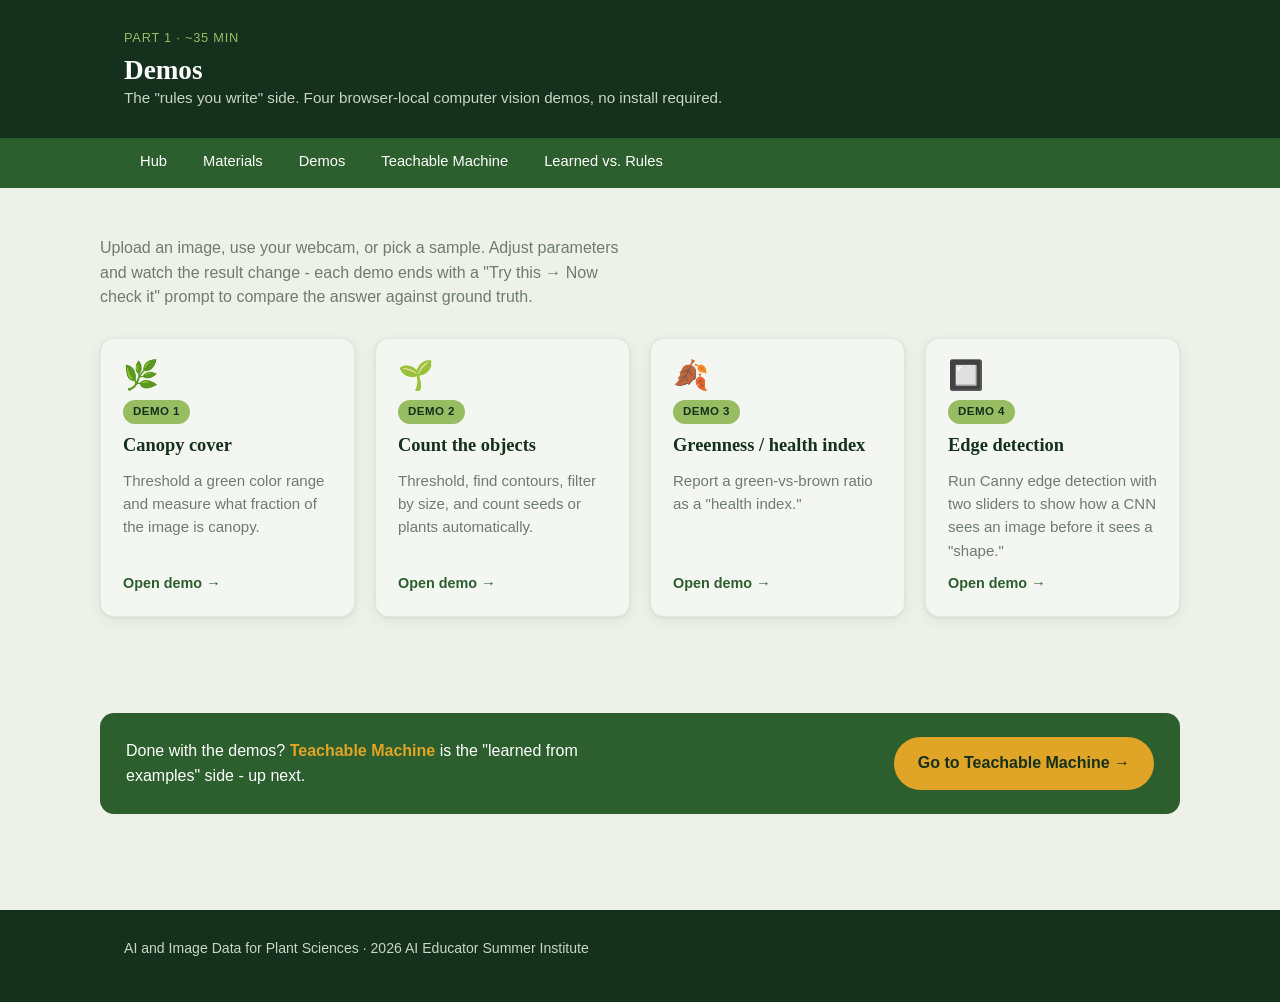
==== demos/index.html @ 832bbd07 "init" ====
<!doctype html>
<html lang="en">
<head>
  <meta charset="utf-8" />
  <meta name="viewport" content="width=device-width, initial-scale=1" />
  <title>Demos</title>
  <meta name="description" content="Four browser-local computer vision demos - the 'rules you write' side of the workshop." />
  <link rel="stylesheet" href="../assets/css/styles.css" />
</head>
<body>

  <header class="site-header">
    <div class="container">
      <div>
        <span class="eyebrow">Part 1 · ~35 min</span>
        <h1>Demos</h1>
        <p class="tagline">The "rules you write" side. Four browser-local computer vision demos, no install required.</p>
      </div>
    </div>
  </header>

  <nav class="site-nav">
    <div class="container">
      <a href="../index.html">Hub</a>
      <a href="../materials.html">Materials</a>
      <a href="index.html">Demos</a>
      <a href="../teachable-machine.html">Teachable Machine</a>
      <a href="../contrast.html">Learned vs. Rules</a>
    </div>
  </nav>

  <main>
    <section class="section container">
      <p class="section-lede">Upload an image, use your webcam, or pick a sample. Adjust parameters and watch the result change - each demo ends with a "Try this → Now check it" prompt to compare the answer against ground truth.</p>

      <div class="card-grid">
        <a class="card" href="canopy-cover.html">
          <span class="card-icon">🌿</span>
          <span class="card-tag">Demo 1</span>
          <h3>Canopy cover</h3>
          <p>Threshold a green color range and measure what fraction of the image is canopy.</p>
          <span class="card-cta">Open demo →</span>
        </a>

        <a class="card" href="count-objects.html">
          <span class="card-icon">🌱</span>
          <span class="card-tag">Demo 2</span>
          <h3>Count the objects</h3>
          <p>Threshold, find contours, filter by size, and count seeds or plants automatically.</p>
          <span class="card-cta">Open demo →</span>
        </a>

        <a class="card" href="color-health.html">
          <span class="card-icon">🍂</span>
          <span class="card-tag">Demo 3</span>
          <h3>Greenness / health index</h3>
          <p>Report a green-vs-brown ratio as a "health index."</p>
          <span class="card-cta">Open demo →</span>
        </a>

        <a class="card" href="edge-detection.html">
          <span class="card-icon">🔲</span>
          <span class="card-tag">Demo 4</span>
          <h3>Edge detection</h3>
          <p>Run Canny edge detection with two sliders to show how a CNN sees an image before it sees a "shape."</p>
          <span class="card-cta">Open demo →</span>
        </a>
      </div>
    </section>

    <section class="section container">
      <div class="callout">
        <p>Done with the demos? <strong>Teachable Machine</strong> is the "learned from examples" side - up next.</p>
        <a class="btn btn-primary" href="../teachable-machine.html">Go to Teachable Machine →</a>
      </div>
    </section>
  </main>

  <footer class="site-footer">
    <div class="container">
      <p>AI and Image Data for Plant Sciences · 2026 AI Educator Summer Institute</p>
    </div>
  </footer>

</body>
</html>
---- assets/css/styles.css ----
/* ===========================================================
   AI & Image Data for Plant Sciences — shared stylesheet
   Design tokens from BUILD-PLAN.md (Session 1 slide palette)
   =========================================================== */

:root {
  --forest: #2c5f2d;
  --dark: #15301c;
  --moss: #97bc62;
  --gold: #e0a526;
  --light: #edf1e8;
  --panel: #f4f7f1;
  --body: #273028;
  --muted: #6e7c6f;

  --ok: #2c5f2d;
  --warn: #b3401f;

  --font-heading: Georgia, Cambria, "Times New Roman", serif;
  --font-body: -apple-system, "Segoe UI", Roboto, sans-serif;

  --radius: 14px;
  --radius-sm: 8px;
  --shadow: 0 1px 3px rgba(21, 48, 28, 0.08), 0 4px 16px rgba(21, 48, 28, 0.06);
  --shadow-hover: 0 2px 6px rgba(21, 48, 28, 0.1), 0 8px 24px rgba(21, 48, 28, 0.1);

  --container-width: 1080px;
}

/* ---------- Reset ---------- */
*,
*::before,
*::after {
  box-sizing: border-box;
}

html,
body {
  margin: 0;
  padding: 0;
}

/* The browser's default `[hidden] { display: none }` UA rule loses to any
   later same-specificity author rule that sets `display` (e.g. `.btn`,
   `.image-input-video`) — toggling the hidden attribute on those elements
   would otherwise silently do nothing. Force it to always win. */
[hidden] {
  display: none !important;
}

body {
  background: var(--light);
  color: var(--body);
  font-family: var(--font-body);
  line-height: 1.55;
  -webkit-font-smoothing: antialiased;
}

img {
  max-width: 100%;
  display: block;
}

a {
  color: var(--forest);
}

h1,
h2,
h3,
h4 {
  font-family: var(--font-heading);
  color: var(--dark);
  line-height: 1.2;
  margin: 0 0 0.5em;
}

p {
  margin: 0 0 1em;
}

ul,
ol {
  margin: 0 0 1em;
  padding-left: 1.25em;
}

/* ---------- Layout ---------- */
.container {
  width: 100%;
  max-width: var(--container-width);
  margin: 0 auto;
  padding: 0 24px;
}

.section {
  padding: 48px 0;
}

.section-title {
  font-size: 1.6rem;
  margin-bottom: 0.25em;
}

.section-lede {
  color: var(--muted);
  margin-bottom: 1.75em;
  max-width: 60ch;
}

/* ---------- Header / nav ---------- */
.site-header {
  background: var(--dark);
  color: var(--light);
  padding: 28px 0;
}

.site-header .container {
  display: flex;
  flex-wrap: wrap;
  align-items: baseline;
  justify-content: space-between;
  gap: 12px;
}

.site-header h1 {
  color: #fff;
  font-size: 1.7rem;
  margin: 0;
}

.site-header .eyebrow {
  display: block;
  font-family: var(--font-body);
  font-size: 0.8rem;
  letter-spacing: 0.06em;
  text-transform: uppercase;
  color: var(--moss);
  margin-bottom: 6px;
}

.site-header .tagline {
  color: #c9d6c3;
  font-size: 0.95rem;
  margin: 0;
}

.site-nav {
  background: var(--forest);
}

.site-nav .container {
  display: flex;
  flex-wrap: wrap;
  gap: 4px;
  padding-top: 0;
  padding-bottom: 0;
}

.site-nav a {
  display: inline-block;
  color: #fff;
  text-decoration: none;
  font-size: 0.92rem;
  padding: 12px 16px;
  border-bottom: 3px solid transparent;
  transition: border-color 0.15s ease, background 0.15s ease;
}

.site-nav a:hover,
.site-nav a:focus-visible {
  border-bottom-color: var(--gold);
  background: rgba(255, 255, 255, 0.06);
}

/* ---------- Buttons ---------- */
.btn {
  display: inline-flex;
  align-items: center;
  gap: 8px;
  font-family: var(--font-body);
  font-size: 1rem;
  font-weight: 600;
  padding: 12px 22px;
  border-radius: 999px;
  border: 2px solid transparent;
  cursor: pointer;
  text-decoration: none;
  transition: transform 0.1s ease, box-shadow 0.15s ease, background 0.15s ease;
  min-height: 44px;
}

.btn:active {
  transform: translateY(1px);
}

.btn-primary {
  background: var(--gold);
  color: var(--dark);
}

.btn-primary:hover,
.btn-primary:focus-visible {
  background: #c98f1c;
}

.btn-secondary {
  background: transparent;
  border-color: var(--forest);
  color: var(--forest);
}

.btn-secondary:hover,
.btn-secondary:focus-visible {
  background: var(--forest);
  color: #fff;
}

.btn-block {
  width: 100%;
  justify-content: center;
}

/* ---------- Cards ---------- */
.card-grid {
  display: grid;
  grid-template-columns: repeat(auto-fit, minmax(230px, 1fr));
  gap: 20px;
}

.card {
  background: var(--panel);
  border: 1px solid rgba(21, 48, 28, 0.08);
  border-radius: var(--radius);
  padding: 22px;
  box-shadow: var(--shadow);
  display: flex;
  flex-direction: column;
  gap: 10px;
  transition: box-shadow 0.15s ease, transform 0.15s ease;
}

a.card {
  text-decoration: none;
  color: inherit;
}

a.card:hover,
a.card:focus-visible {
  box-shadow: var(--shadow-hover);
  transform: translateY(-2px);
}

.card .card-icon {
  font-size: 1.8rem;
  line-height: 1;
}

.card h3 {
  font-size: 1.15rem;
  margin-bottom: 0.15em;
}

.card p {
  color: var(--muted);
  font-size: 0.94rem;
  margin: 0;
}

.card .card-cta {
  margin-top: auto;
  color: var(--forest);
  font-weight: 600;
  font-size: 0.9rem;
}

.card-tag {
  display: inline-block;
  align-self: flex-start;
  background: var(--moss);
  color: var(--dark);
  font-size: 0.72rem;
  font-weight: 700;
  letter-spacing: 0.04em;
  text-transform: uppercase;
  padding: 3px 10px;
  border-radius: 999px;
}

/* ---------- Agenda (collapsible) ---------- */
.agenda-block {
  background: var(--panel);
  border: 1px solid rgba(21, 48, 28, 0.08);
  border-radius: var(--radius);
  box-shadow: var(--shadow);
  overflow: hidden;
  margin-bottom: 16px;
}

.agenda-block summary {
  cursor: pointer;
  list-style: none;
  padding: 18px 22px;
  font-family: var(--font-heading);
  font-size: 1.2rem;
  color: var(--dark);
  display: flex;
  align-items: center;
  justify-content: space-between;
  gap: 12px;
}

.agenda-block summary::-webkit-details-marker {
  display: none;
}

.agenda-block summary .agenda-meta {
  font-family: var(--font-body);
  font-size: 0.85rem;
  color: var(--muted);
  font-weight: 400;
}

.agenda-block summary::after {
  content: "+";
  font-size: 1.4rem;
  color: var(--gold);
  flex-shrink: 0;
}

.agenda-block[open] summary::after {
  content: "\2212";
}

.agenda-body {
  padding: 0 22px 20px;
  border-top: 1px solid rgba(21, 48, 28, 0.08);
}

.agenda-list {
  list-style: none;
  padding: 0;
  margin: 16px 0 0;
}

.agenda-list li {
  display: flex;
  gap: 14px;
  padding: 10px 0;
  border-bottom: 1px dashed rgba(21, 48, 28, 0.12);
}

.agenda-list li:last-child {
  border-bottom: none;
}

.agenda-time {
  flex-shrink: 0;
  width: 6.5em;
  color: var(--forest);
  font-weight: 700;
  font-size: 0.88rem;
}

.agenda-item-title {
  font-weight: 600;
  margin: 0 0 2px;
}

.agenda-item-desc {
  color: var(--muted);
  font-size: 0.9rem;
  margin: 0;
}

/* ---------- Downloads list ---------- */
.download-list {
  list-style: none;
  padding: 0;
  margin: 0;
  display: grid;
  gap: 12px;
}

.download-item {
  display: flex;
  align-items: center;
  gap: 16px;
  background: var(--panel);
  border: 1px solid rgba(21, 48, 28, 0.08);
  border-radius: var(--radius-sm);
  padding: 16px 18px;
}

.download-item .file-icon {
  font-size: 1.5rem;
  flex-shrink: 0;
}

.download-item .file-info {
  flex: 1;
}

.download-item .file-name {
  font-weight: 600;
  margin: 0;
}

.download-item .file-desc {
  color: var(--muted);
  font-size: 0.88rem;
  margin: 0;
}

/* ---------- Numbered step list (e.g. teachable-machine.html) ---------- */
.step-list {
  list-style: none;
  margin: 0;
  padding: 0;
  display: grid;
  gap: 12px;
}

.step-item {
  display: flex;
  gap: 16px;
  align-items: flex-start;
  background: var(--panel);
  border: 1px solid rgba(21, 48, 28, 0.08);
  border-radius: var(--radius-sm);
  padding: 16px 18px;
}

.step-number {
  flex-shrink: 0;
  width: 34px;
  height: 34px;
  border-radius: 50%;
  background: var(--forest);
  color: #fff;
  display: flex;
  align-items: center;
  justify-content: center;
  font-weight: 700;
  font-family: var(--font-heading);
  font-size: 1rem;
}

.step-body {
  flex: 1;
}

.step-body h3 {
  margin: 0 0 4px;
  font-size: 1rem;
  color: var(--dark);
}

.step-body p {
  margin: 0;
  color: var(--muted);
  font-size: 0.92rem;
}

/* ---------- Callout ---------- */
.callout {
  background: var(--forest);
  color: #fff;
  border-radius: var(--radius);
  padding: 24px 26px;
  display: flex;
  align-items: center;
  gap: 18px;
  flex-wrap: wrap;
  justify-content: space-between;
}

.callout p {
  margin: 0;
  max-width: 55ch;
}

.callout strong {
  color: var(--gold);
}

/* ---------- Status / checks ---------- */
.status-ok { color: var(--ok); }
.status-warn { color: var(--warn); }

.check-list {
  list-style: none;
  padding: 0;
  margin: 0;
  display: grid;
  gap: 12px;
}

.check-item {
  display: flex;
  align-items: flex-start;
  gap: 14px;
  background: var(--panel);
  border: 1px solid rgba(21, 48, 28, 0.08);
  border-radius: var(--radius-sm);
  padding: 16px 18px;
}

.check-icon {
  flex-shrink: 0;
  width: 1.6em;
  font-size: 1.3rem;
  line-height: 1.3;
  text-align: center;
}

.check-item.is-pending .check-icon::before { content: "\25CB"; color: var(--muted); }
.check-item.is-ok .check-icon::before { content: "\2713"; color: var(--ok); }
.check-item.is-warn .check-icon::before { content: "\2715"; color: var(--warn); }

.check-body { flex: 1; }

.check-title {
  font-weight: 600;
  margin: 0 0 2px;
}

.check-detail {
  color: var(--muted);
  font-size: 0.9rem;
  margin: 0;
}

.check-item.is-warn .check-detail { color: var(--warn); }

/* ---------- Image input widget ---------- */
.image-input {
  background: var(--panel);
  border: 1px solid rgba(21, 48, 28, 0.08);
  border-radius: var(--radius);
  box-shadow: var(--shadow);
  padding: 18px;
}

.image-input-tabs {
  display: flex;
  gap: 6px;
  margin-bottom: 16px;
  flex-wrap: wrap;
}

.image-input-tab {
  font-family: var(--font-body);
  font-size: 0.9rem;
  font-weight: 600;
  padding: 9px 16px;
  border-radius: 999px;
  border: 2px solid transparent;
  background: var(--light);
  color: var(--muted);
  cursor: pointer;
  min-height: 40px;
}

.image-input-tab.is-active {
  background: var(--forest);
  color: #fff;
}

.image-input-tab:disabled {
  opacity: 0.45;
  cursor: not-allowed;
}

.image-input-panel[hidden] {
  display: none;
}

.image-input-sample-select {
  width: 100%;
  font-family: var(--font-body);
  font-size: 0.95rem;
  padding: 10px 12px;
  border-radius: var(--radius-sm);
  border: 1px solid rgba(21, 48, 28, 0.2);
  background: #fff;
  color: var(--body);
  min-height: 44px;
}

.image-input-sample-desc {
  margin: 10px 0 0;
  font-size: 0.85rem;
  color: var(--muted);
}

.image-input-file-label {
  display: inline-flex;
  align-items: center;
  justify-content: center;
  min-height: 44px;
  padding: 10px 20px;
  border-radius: 999px;
  border: 2px dashed var(--forest);
  color: var(--forest);
  font-weight: 600;
  font-size: 0.9rem;
  cursor: pointer;
  width: 100%;
  text-align: center;
}

.image-input-file-label:hover {
  background: rgba(44, 95, 45, 0.06);
}

.image-input-video {
  width: 100%;
  max-width: 480px;
  border-radius: var(--radius-sm);
  background: #000;
  display: block;
}

.image-input-webcam-row {
  display: flex;
  gap: 10px;
  flex-wrap: wrap;
  margin-top: 12px;
}

.image-input-msg {
  margin: 10px 0 0;
  font-size: 0.85rem;
  color: var(--muted);
}

.image-input-msg.is-warn {
  color: var(--warn);
}

/* ---------- Subnav (switch between sibling pages: the 4 demos, or the 2
   facilitator chunks) — sits below the primary site nav, which stays
   identical on every page so nothing is ever a dead end. ---------- */
.subnav {
  display: flex;
  flex-wrap: wrap;
  gap: 6px 22px;
  padding: 14px 0 0;
  font-size: 0.88rem;
}

.subnav a {
  color: var(--muted);
  text-decoration: none;
  padding-bottom: 3px;
  border-bottom: 2px solid transparent;
}

.subnav a:hover,
.subnav a:focus-visible {
  color: var(--forest);
}

.subnav a.is-current {
  color: var(--forest);
  font-weight: 700;
  border-bottom-color: var(--gold);
}

/* ---------- Demo pages (shared layout for all four) ---------- */
.demo-header p {
  color: var(--muted);
  max-width: 65ch;
}

.demo-layout {
  display: grid;
  grid-template-columns: minmax(260px, 340px) 1fr;
  gap: 24px;
  align-items: start;
}

@media (max-width: 800px) {
  .demo-layout {
    grid-template-columns: 1fr;
  }
}

.demo-controls {
  display: flex;
  flex-direction: column;
  gap: 18px;
}

.demo-panel {
  background: var(--panel);
  border: 1px solid rgba(21, 48, 28, 0.08);
  border-radius: var(--radius);
  box-shadow: var(--shadow);
  padding: 18px;
}

.demo-panel h3 {
  font-size: 1rem;
  margin-bottom: 12px;
}

.slider-group {
  display: flex;
  flex-direction: column;
  gap: 14px;
}

.slider-row label {
  display: flex;
  justify-content: space-between;
  font-size: 0.88rem;
  font-weight: 600;
  color: var(--body);
  margin-bottom: 6px;
}

.slider-row output {
  color: var(--forest);
  font-variant-numeric: tabular-nums;
}

.slider-row input[type="range"] {
  width: 100%;
  height: 32px;
  accent-color: var(--forest);
}

.demo-canvases {
  display: grid;
  grid-template-columns: 1fr;
  gap: 20px;
}

.demo-canvas-block {
  background: var(--panel);
  border: 1px solid rgba(21, 48, 28, 0.08);
  border-radius: var(--radius);
  box-shadow: var(--shadow);
  padding: 14px;
}

.demo-canvas-block h3 {
  font-size: 0.85rem;
  text-transform: uppercase;
  letter-spacing: 0.04em;
  color: var(--muted);
  margin-bottom: 10px;
}

.demo-canvas-block canvas {
  width: 100%;
  height: auto;
  display: block;
  border-radius: var(--radius-sm);
  background: repeating-conic-gradient(#e4e9de 0% 25%, #f4f7f1 0% 50%) 50% / 20px 20px;
}

.demo-readout {
  margin-top: 16px;
  text-align: center;
  background: var(--forest);
  color: #fff;
  border-radius: var(--radius);
  padding: 18px;
  font-family: var(--font-heading);
  font-size: 1.6rem;
}

.demo-readout .demo-readout-label {
  display: block;
  font-family: var(--font-body);
  font-size: 0.78rem;
  text-transform: uppercase;
  letter-spacing: 0.06em;
  color: var(--moss);
  margin-bottom: 4px;
}

.try-this {
  margin-top: 24px;
  background: var(--dark);
  color: #fff;
  border-radius: var(--radius);
  border: 2px solid var(--gold);
  padding: 18px 22px;
  display: grid;
  gap: 10px;
}

.try-this h3 {
  color: var(--gold);
  font-family: var(--font-body);
  font-size: 0.8rem;
  text-transform: uppercase;
  letter-spacing: 0.06em;
  margin: 0;
}

.try-this p {
  margin: 0;
  font-size: 0.95rem;
}

.try-this p strong {
  color: var(--gold);
}

/* ---------- Footer ---------- */
.site-footer {
  background: var(--dark);
  color: #c9d6c3;
  padding: 28px 0;
  margin-top: 48px;
  font-size: 0.88rem;
}

.site-footer a {
  color: #fff;
}

/* ---------- Utility ---------- */
.visually-hidden {
  position: absolute;
  width: 1px;
  height: 1px;
  overflow: hidden;
  clip: rect(0 0 0 0);
  white-space: nowrap;
}

/* ---------- Responsive ---------- */
@media (max-width: 640px) {
  .section {
    padding: 32px 0;
  }

  .site-header h1 {
    font-size: 1.4rem;
  }

  .callout {
    flex-direction: column;
    align-items: flex-start;
  }

  .agenda-time {
    width: 5em;
  }
}
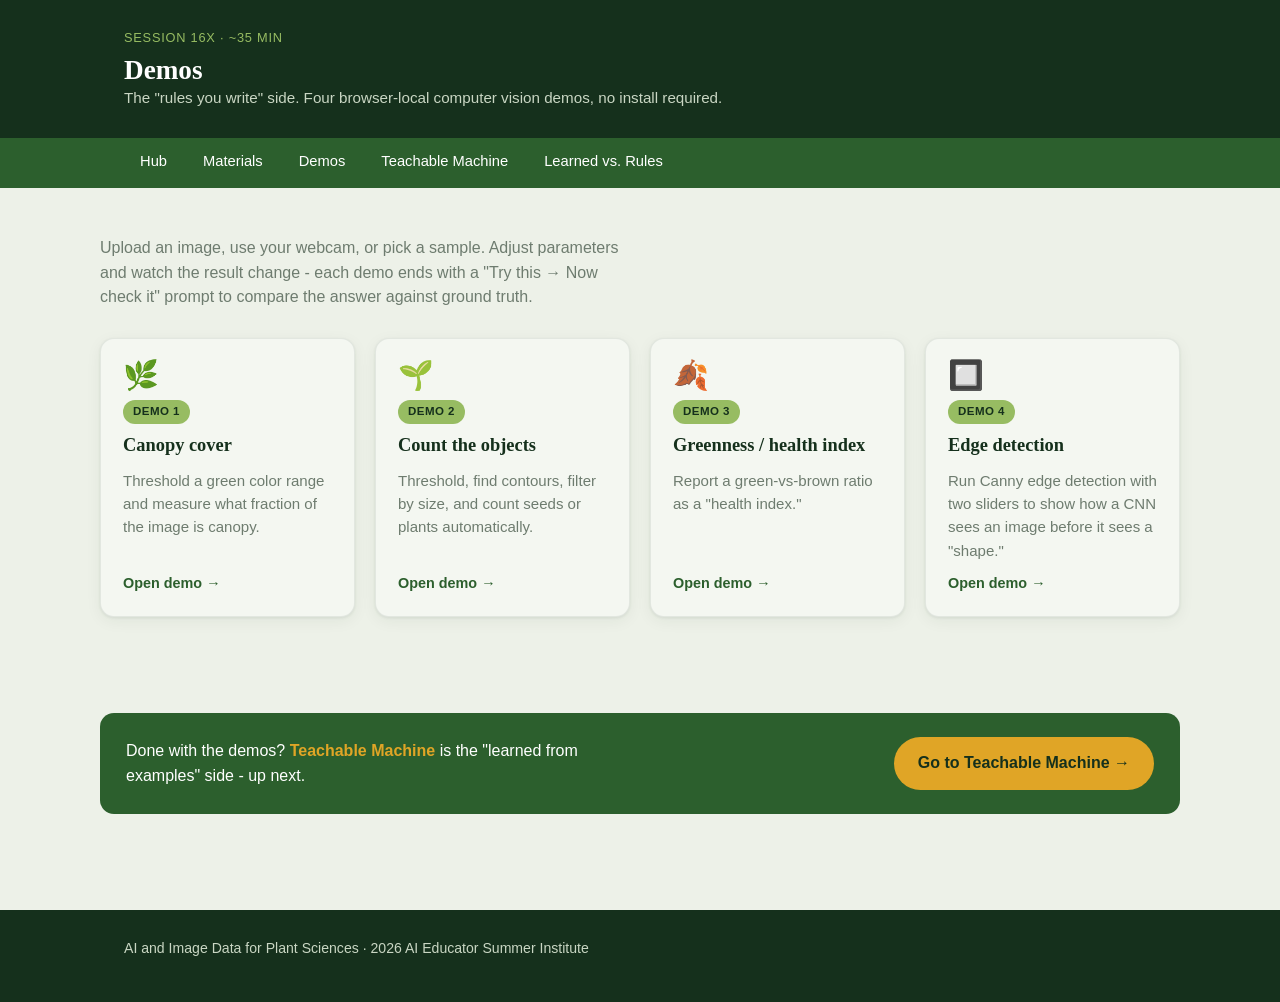
==== commit 47caf7ef: "add learning machine images" ====
--- a/demos/index.html
+++ b/demos/index.html
@@ -12,7 +12,7 @@
   <header class="site-header">
     <div class="container">
       <div>
-        <span class="eyebrow">Part 1 · ~35 min</span>
+        <span class="eyebrow">Session 16X · ~35 min</span>
         <h1>Demos</h1>
         <p class="tagline">The "rules you write" side. Four browser-local computer vision demos, no install required.</p>
       </div>
--- a/assets/css/styles.css
+++ b/assets/css/styles.css
@@ -480,6 +480,12 @@
   max-width: 55ch;
 }
 
+/* Text-only callouts (no button sibling) have nothing to push against with
+   justify-content: space-between, so the 55ch cap just leaves dead space. */
+.callout p:only-child {
+  max-width: none;
+}
+
 .callout strong {
   color: var(--gold);
 }
@@ -732,6 +738,22 @@
   accent-color: var(--forest);
 }
 
+.checkbox-row {
+  display: flex;
+  align-items: center;
+  gap: 10px;
+  font-size: 0.9rem;
+  color: var(--body);
+  cursor: pointer;
+}
+
+.checkbox-row input[type="checkbox"] {
+  width: 20px;
+  height: 20px;
+  flex-shrink: 0;
+  accent-color: var(--forest);
+}
+
 .demo-canvases {
   display: grid;
   grid-template-columns: 1fr;
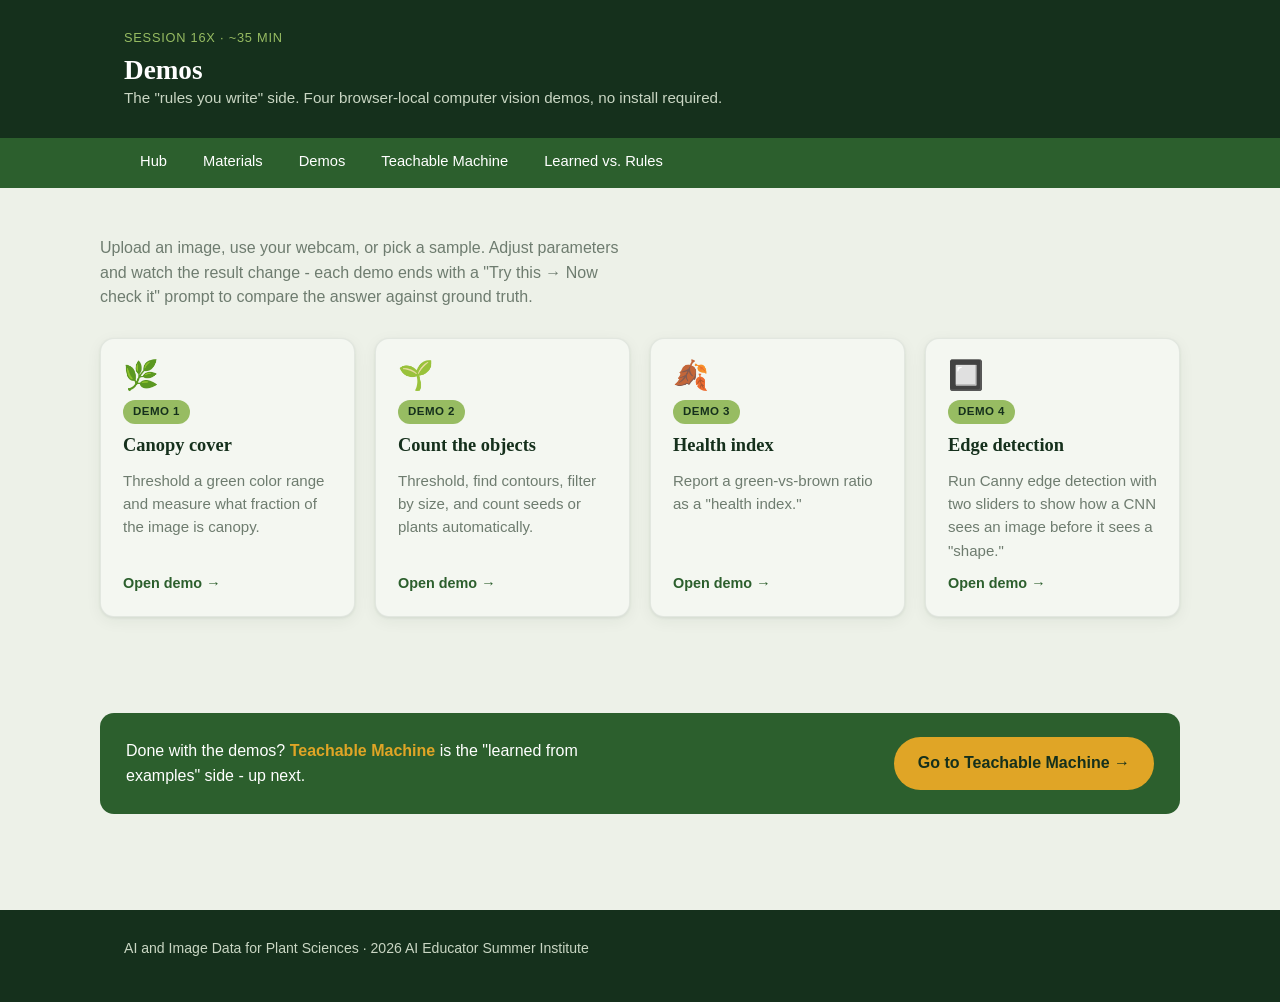
==== commit 7b353e6d: "update links" ====
--- a/demos/index.html
+++ b/demos/index.html
@@ -53,7 +53,7 @@
         <a class="card" href="color-health.html">
           <span class="card-icon">🍂</span>
           <span class="card-tag">Demo 3</span>
-          <h3>Greenness / health index</h3>
+          <h3>Health index</h3>
           <p>Report a green-vs-brown ratio as a "health index."</p>
           <span class="card-cta">Open demo →</span>
         </a>
--- a/assets/css/styles.css
+++ b/assets/css/styles.css
@@ -367,6 +367,16 @@
   margin: 0 0 2px;
 }
 
+.agenda-item-title a {
+  color: inherit;
+  text-decoration: none;
+}
+
+.agenda-item-title a:hover,
+.agenda-item-title a:focus-visible {
+  text-decoration: underline;
+}
+
 .agenda-item-desc {
   color: var(--muted);
   font-size: 0.9rem;
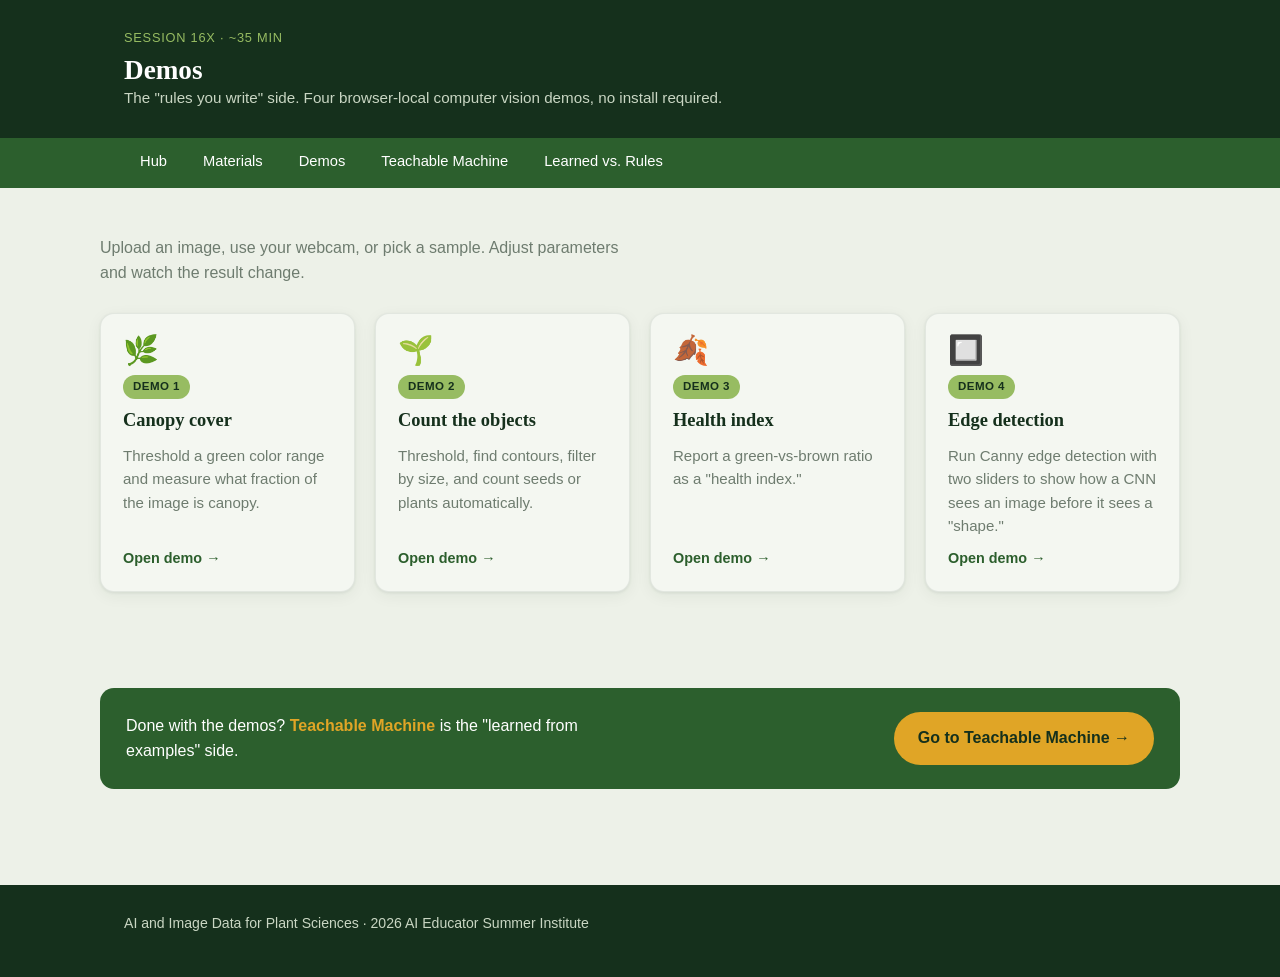
==== commit 5de2adb8: "update content" ====
--- a/demos/index.html
+++ b/demos/index.html
@@ -4,7 +4,7 @@
   <meta charset="utf-8" />
   <meta name="viewport" content="width=device-width, initial-scale=1" />
   <title>Demos</title>
-  <meta name="description" content="Four browser-local computer vision demos - the 'rules you write' side of the workshop." />
+  <meta name="description" content="Four browser-local computer vision demos." />
   <link rel="stylesheet" href="../assets/css/styles.css" />
 </head>
 <body>
@@ -31,7 +31,7 @@
 
   <main>
     <section class="section container">
-      <p class="section-lede">Upload an image, use your webcam, or pick a sample. Adjust parameters and watch the result change - each demo ends with a "Try this → Now check it" prompt to compare the answer against ground truth.</p>
+      <p class="section-lede">Upload an image, use your webcam, or pick a sample. Adjust parameters and watch the result change.</p>
 
       <div class="card-grid">
         <a class="card" href="canopy-cover.html">
@@ -70,7 +70,7 @@
 
     <section class="section container">
       <div class="callout">
-        <p>Done with the demos? <strong>Teachable Machine</strong> is the "learned from examples" side - up next.</p>
+        <p>Done with the demos? <strong>Teachable Machine</strong> is the "learned from examples" side.</p>
         <a class="btn btn-primary" href="../teachable-machine.html">Go to Teachable Machine →</a>
       </div>
     </section>
